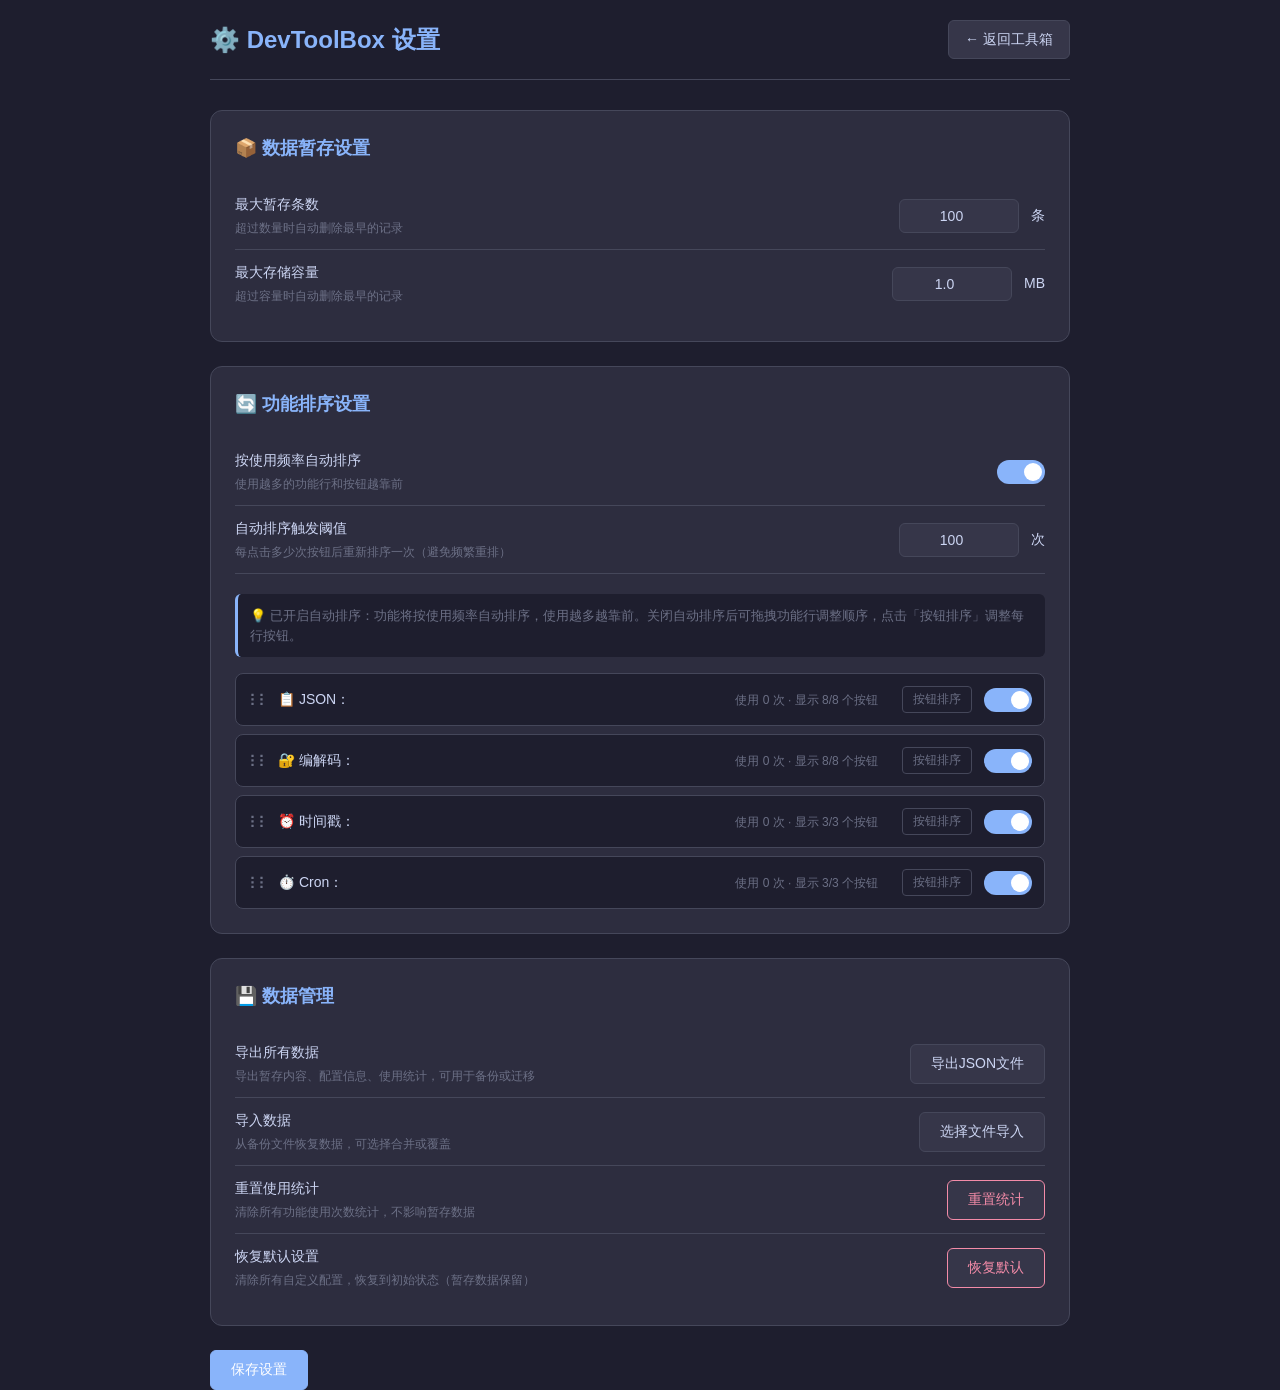
==== settings.html @ 5eb0d03b "first commit" ====
<!DOCTYPE html>
<html lang="zh-CN">
<head>
    <meta charset="UTF-8">
    <meta name="viewport" content="width=device-width, initial-scale=1.0">
    <title>DevToolBox 设置</title>
    <link rel="stylesheet" href="css/style.css">
    <style>
        body {
            overflow: auto;
            padding: 20px;
            max-width: 900px;
            margin: 0 auto;
        }
        .settings-header {
            display: flex;
            align-items: center;
            justify-content: space-between;
            margin-bottom: 30px;
            padding-bottom: 20px;
            border-bottom: 1px solid var(--border);
        }
        .settings-header h1 {
            font-size: 24px;
            color: var(--accent);
        }
        .back-btn {
            padding: 8px 16px;
            border: 1px solid var(--border);
            background: var(--bg-tertiary);
            color: var(--text-primary);
            border-radius: 6px;
            cursor: pointer;
            text-decoration: none;
        }
        .back-btn:hover {
            border-color: var(--accent);
            color: var(--accent);
        }
        .settings-section {
            background: var(--bg-secondary);
            border-radius: 12px;
            padding: 24px;
            margin-bottom: 24px;
            border: 1px solid var(--border);
        }
        .section-title {
            font-size: 18px;
            font-weight: 600;
            margin-bottom: 20px;
            color: var(--accent);
            display: flex;
            align-items: center;
            gap: 8px;
        }
        .setting-row {
            display: flex;
            align-items: center;
            justify-content: space-between;
            padding: 12px 0;
            border-bottom: 1px solid var(--border);
        }
        .setting-row:last-child {
            border-bottom: none;
        }
        .setting-label {
            flex: 1;
        }
        .setting-label h4 {
            font-size: 14px;
            font-weight: 500;
            margin-bottom: 4px;
        }
        .setting-label p {
            font-size: 12px;
            color: var(--text-muted);
        }
        .setting-control {
            display: flex;
            align-items: center;
            gap: 12px;
        }
        .setting-input {
            padding: 8px 12px;
            border: 1px solid var(--border);
            background: var(--bg-tertiary);
            color: var(--text-primary);
            border-radius: 6px;
            font-size: 14px;
            width: 120px;
            text-align: center;
        }
        .setting-input:focus {
            outline: none;
            border-color: var(--accent);
        }
        /* 开关样式 */
        .switch {
            position: relative;
            width: 48px;
            height: 24px;
        }
        .switch input {
            opacity: 0;
            width: 0;
            height: 0;
        }
        .slider {
            position: absolute;
            cursor: pointer;
            top: 0;
            left: 0;
            right: 0;
            bottom: 0;
            background-color: var(--border);
            transition: .3s;
            border-radius: 24px;
        }
        .slider:before {
            position: absolute;
            content: "";
            height: 18px;
            width: 18px;
            left: 3px;
            bottom: 3px;
            background-color: white;
            transition: .3s;
            border-radius: 50%;
        }
        input:checked + .slider {
            background-color: var(--accent);
        }
        input:checked + .slider:before {
            transform: translateX(24px);
        }
        /* 排序列表 */
        .sort-list {
            display: flex;
            flex-direction: column;
            gap: 8px;
        }
        .sort-item {
            display: flex;
            align-items: center;
            gap: 12px;
            padding: 12px;
            background: var(--bg-primary);
            border: 1px solid var(--border);
            border-radius: 8px;
            transition: all 0.2s;
        }
        .sort-item.dragging {
            opacity: 0.5;
            border-style: dashed;
        }
        .sort-item.drag-over {
            border-color: var(--accent);
            border-style: dashed;
            background: var(--bg-tertiary);
        }
        .drag-handle {
            cursor: grab;
            color: var(--text-muted);
            font-size: 18px;
            user-select: none;
        }
        .drag-handle:active {
            cursor: grabbing;
        }
        .sort-item-name {
            flex: 1;
            font-size: 14px;
        }
        .sort-item-count {
            font-size: 12px;
            color: var(--text-muted);
            margin-right: 12px;
        }
        /* 按钮组 */
        .btn-group {
            display: flex;
            gap: 12px;
            margin-top: 20px;
            flex-wrap: wrap;
        }
        .btn {
            padding: 10px 20px;
            border: 1px solid var(--border);
            background: var(--bg-tertiary);
            color: var(--text-primary);
            border-radius: 6px;
            cursor: pointer;
            font-size: 14px;
            transition: all 0.2s;
        }
        .btn:hover {
            border-color: var(--accent);
            color: var(--accent);
        }
        .btn.primary {
            background: var(--accent);
            color: white;
            border-color: var(--accent);
        }
        .btn.primary:hover {
            background: var(--accent-hover);
        }
        .btn.danger {
            border-color: var(--error);
            color: var(--error);
        }
        .btn.danger:hover {
            background: var(--error);
            color: white;
        }
        /* 按钮排序按钮 */
        .btn-sort-buttons {
            padding: 4px 10px;
            font-size: 12px;
            border: 1px solid var(--border);
            background: var(--bg-primary);
            color: var(--text-muted);
            border-radius: 4px;
            cursor: pointer;
            transition: all 0.2s;
        }
        .btn-sort-buttons:hover {
            border-color: var(--accent);
            color: var(--accent);
        }
        /* 弹窗遮罩 */
        .modal-overlay {
            position: fixed;
            top: 0;
            left: 0;
            right: 0;
            bottom: 0;
            background: rgba(0,0,0,0.5);
            display: none;
            align-items: center;
            justify-content: center;
            z-index: 3000;
        }
        .modal-overlay.show {
            display: flex;
        }
        .modal {
            background: var(--bg-secondary);
            border-radius: 12px;
            width: 480px;
            max-width: 90vw;
            max-height: 80vh;
            overflow: hidden;
            display: flex;
            flex-direction: column;
            border: 1px solid var(--border);
            box-shadow: 0 10px 40px rgba(0,0,0,0.3);
        }
        .modal-header {
            padding: 16px 20px;
            border-bottom: 1px solid var(--border);
            display: flex;
            align-items: center;
            justify-content: space-between;
        }
        .modal-header h3 {
            font-size: 16px;
            font-weight: 600;
            margin: 0;
        }
        .modal-close {
            width: 28px;
            height: 28px;
            border: none;
            background: transparent;
            color: var(--text-muted);
            font-size: 20px;
            cursor: pointer;
            border-radius: 4px;
            display: flex;
            align-items: center;
            justify-content: center;
        }
        .modal-close:hover {
            background: var(--bg-tertiary);
            color: var(--text-primary);
        }
        .modal-body {
            padding: 20px;
            overflow-y: auto;
            flex: 1;
        }
        .modal-tip {
            font-size: 12px;
            color: var(--text-muted);
            margin-bottom: 16px;
            padding: 10px;
            background: var(--bg-primary);
            border-radius: 6px;
            border-left: 3px solid var(--accent);
        }
        /* 弹窗内按钮项 */
        .modal .sub-item {
            display: flex;
            align-items: center;
            gap: 8px;
            padding: 10px 12px;
            background: var(--bg-primary);
            border: 1px solid var(--border);
            border-radius: 8px;
            font-size: 14px;
            margin-bottom: 8px;
            transition: all 0.2s;
        }
        .modal .sub-item:hover {
            border-color: var(--accent);
        }
        .modal .sub-item .item-name {
            flex: 1;
            font-weight: 500;
        }
        .modal .sub-item .item-count {
            font-size: 12px;
            color: var(--text-muted);
            margin-right: 8px;
        }
        /* 排序按钮组 */
        .sort-btn-group {
            display: flex;
            gap: 4px;
            margin-right: 8px;
        }
        .sort-btn {
            width: 28px;
            height: 28px;
            border: 1px solid var(--border);
            background: var(--bg-secondary);
            color: var(--text-secondary);
            border-radius: 4px;
            cursor: pointer;
            font-size: 14px;
            display: flex;
            align-items: center;
            justify-content: center;
            padding: 0;
            transition: all 0.15s;
        }
        .sort-btn:hover:not(:disabled) {
            border-color: var(--accent);
            color: var(--accent);
            background: var(--bg-tertiary);
        }
        .sort-btn:disabled {
            opacity: 0.3;
            cursor: not-allowed;
        }
        /* 更明显的开关样式 */
        .modal .switch {
            transform: scale(1);
        }
        .modal .switch input:checked + .slider {
            background-color: var(--accent);
        }
        .modal .switch .slider:before {
            background-color: white;
            box-shadow: 0 1px 3px rgba(0,0,0,0.2);
        }
        .modal-footer {
            padding: 16px 20px;
            border-top: 1px solid var(--border);
            display: flex;
            justify-content: flex-end;
            gap: 12px;
        }
        .toast {
            position: fixed;
            bottom: 30px;
            left: 50%;
            transform: translateX(-50%) translateY(100px);
            padding: 12px 24px;
            background: var(--bg-tertiary);
            color: var(--text-primary);
            border-radius: 8px;
            font-size: 13px;
            box-shadow: 0 4px 20px var(--shadow);
            opacity: 0;
            transition: all 0.3s ease;
            z-index: 2000;
        }
        .toast.show {
            transform: translateX(-50%) translateY(0);
            opacity: 1;
        }
        .toast.success {
            border-left: 4px solid var(--success);
        }
        .toast.error {
            border-left: 4px solid var(--error);
        }
        #import-file {
            display: none;
        }
        .sort-tip {
            font-size: 13px;
            color: var(--text-muted);
            margin-bottom: 16px;
            padding: 12px;
            background: var(--bg-primary);
            border-radius: 6px;
            border-left: 3px solid var(--accent);
        }
    </style>
</head>
<body>
    <div class="settings-header">
        <h1>⚙️ DevToolBox 设置</h1>
        <a href="index.html" class="back-btn">← 返回工具箱</a>
    </div>

    <!-- 暂存设置 -->
    <div class="settings-section">
        <div class="section-title">📦 数据暂存设置</div>
        <div class="setting-row">
            <div class="setting-label">
                <h4>最大暂存条数</h4>
                <p>超过数量时自动删除最早的记录</p>
            </div>
            <div class="setting-control">
                <input type="number" id="max-items" class="setting-input" min="10" max="500" value="100">
                <span>条</span>
            </div>
        </div>
        <div class="setting-row">
            <div class="setting-label">
                <h4>最大存储容量</h4>
                <p>超过容量时自动删除最早的记录</p>
            </div>
            <div class="setting-control">
                <input type="number" id="max-size" class="setting-input" min="0.1" max="10" step="0.1" value="1">
                <span>MB</span>
            </div>
        </div>
    </div>

    <!-- 排序设置 -->
    <div class="settings-section">
        <div class="section-title">🔄 功能排序设置</div>
        <div class="setting-row">
            <div class="setting-label">
                <h4>按使用频率自动排序</h4>
                <p>使用越多的功能行和按钮越靠前</p>
            </div>
            <div class="setting-control">
                <label class="switch">
                    <input type="checkbox" id="auto-sort" checked>
                    <span class="slider"></span>
                </label>
            </div>
        </div>
        <div class="setting-row">
            <div class="setting-label">
                <h4>自动排序触发阈值</h4>
                <p>每点击多少次按钮后重新排序一次（避免频繁重排）</p>
            </div>
            <div class="setting-control">
                <input type="number" id="sort-threshold" class="setting-input" min="10" max="1000" value="100">
                <span>次</span>
            </div>
        </div>
        <div id="sort-config" style="margin-top: 20px;">
            <div class="sort-tip" id="sort-tip">
                💡 关闭「按使用频率自动排序」后，可拖拽调整功能行和按钮的顺序，开关控制是否显示。
            </div>
            <div class="sort-list" id="rows-sort-list">
                <!-- 动态生成 -->
            </div>
        </div>
    </div>

    <!-- 数据管理 -->
    <div class="settings-section">
        <div class="section-title">💾 数据管理</div>
        <div class="setting-row">
            <div class="setting-label">
                <h4>导出所有数据</h4>
                <p>导出暂存内容、配置信息、使用统计，可用于备份或迁移</p>
            </div>
            <div class="setting-control">
                <button class="btn" id="btn-export">导出JSON文件</button>
            </div>
        </div>
        <div class="setting-row">
            <div class="setting-label">
                <h4>导入数据</h4>
                <p>从备份文件恢复数据，可选择合并或覆盖</p>
            </div>
            <div class="setting-control">
                <button class="btn" id="btn-import">选择文件导入</button>
                <input type="file" id="import-file" accept=".json">
            </div>
        </div>
        <div class="setting-row">
            <div class="setting-label">
                <h4>重置使用统计</h4>
                <p>清除所有功能使用次数统计，不影响暂存数据</p>
            </div>
            <div class="setting-control">
                <button class="btn danger" id="btn-reset-stats">重置统计</button>
            </div>
        </div>
        <div class="setting-row">
            <div class="setting-label">
                <h4>恢复默认设置</h4>
                <p>清除所有自定义配置，恢复到初始状态（暂存数据保留）</p>
            </div>
            <div class="setting-control">
                <button class="btn danger" id="btn-reset-all">恢复默认</button>
            </div>
        </div>
    </div>

    <div class="btn-group">
        <button class="btn primary" id="btn-save">保存设置</button>
    </div>

    <div class="toast" id="toast"></div>

    <!-- 按钮排序弹窗 -->
    <div class="modal-overlay" id="button-sort-modal">
        <div class="modal">
            <div class="modal-header">
                <h3 id="modal-title">按钮排序</h3>
                <button class="modal-close" id="modal-close">×</button>
            </div>
            <div class="modal-body">
                <div class="modal-tip">
                    💡 点击 ⏫置顶 ⬆️上移 ⬇️下移 ⏬置底 按钮调整顺序，右侧开关控制按钮是否显示。
                </div>
                <div class="sort-list" id="modal-buttons-list"></div>
            </div>
            <div class="modal-footer">
                <button class="btn" id="modal-cancel">取消</button>
                <button class="btn primary" id="modal-confirm">确定</button>
            </div>
        </div>
    </div>

    <!-- 所有JS都是外部文件，符合CSP要求，零内联脚本 -->
    <script src="js/modules/usage-stats.js"></script>
    <script src="js/modules/storage.js"></script>
    <script src="js/settings.js"></script>
</body>
</html>
---- css/style.css ----
/* 全局变量和主题 */
:root {
    --bg-primary: #1e1e2e;
    --bg-secondary: #2d2d3f;
    --bg-tertiary: #363649;
    --text-primary: #cdd6f4;
    --text-secondary: #a6adc8;
    --text-muted: #6c7086;
    --accent: #89b4fa;
    --accent-hover: #74c7ec;
    --success: #a6e3a1;
    --warning: #f9e2af;
    --error: #f38ba8;
    --border: #45475a;
    --shadow: rgba(0, 0, 0, 0.3);
    --line-number-bg: #252535;
    --line-number-color: #585b70;
}

[data-theme="light"] {
    --bg-primary: #ffffff;
    --bg-secondary: #f5f5f7;
    --bg-tertiary: #e8e8ed;
    --text-primary: #1d1d1f;
    --text-secondary: #424245;
    --text-muted: #86868b;
    --accent: #007aff;
    --accent-hover: #0066cc;
    --success: #34c759;
    --warning: #ff9500;
    --error: #ff3b30;
    --border: #d2d2d7;
    --shadow: rgba(0, 0, 0, 0.1);
    --line-number-bg: #f0f0f5;
    --line-number-color: #86868b;
}

* {
    margin: 0;
    padding: 0;
    box-sizing: border-box;
}

html, body {
    height: 100%;
    width: 100%;
}

body {
    font-family: -apple-system, BlinkMacSystemFont, 'Segoe UI', Roboto, 'Helvetica Neue', Arial, sans-serif;
    background: var(--bg-primary);
    color: var(--text-primary);
    font-size: 14px;
    line-height: 1.5;
    overflow: hidden;
}

.app-container {
    display: flex;
    flex-direction: column;
    height: 100vh;
    width: 100vw;
}

/* 全屏模式样式 */
.full-page-toolbar {
    padding: 12px 20px;
}

/* 顶部工具栏 */
.toolbar {
    display: flex;
    align-items: center;
    justify-content: space-between;
    padding: 12px 16px;
    background: var(--bg-secondary);
    border-bottom: 1px solid var(--border);
    gap: 16px;
}

.logo {
    font-size: 18px;
    font-weight: 600;
    color: var(--accent);
    white-space: nowrap;
}

.toolbar-actions {
    display: flex;
    gap: 8px;
}

.action-btn {
    padding: 8px 16px;
    border: 1px solid var(--border);
    background: var(--bg-tertiary);
    color: var(--text-primary);
    border-radius: 6px;
    cursor: pointer;
    font-size: 13px;
    transition: all 0.2s ease;
}

.action-btn:hover {
    background: var(--accent);
    color: white;
    border-color: var(--accent);
}

/* 功能区 - 多行平铺 */
.function-area {
    background: var(--bg-secondary);
    border-bottom: 1px solid var(--border);
    padding: 12px 20px;
}

.func-row {
    display: flex;
    align-items: center;
    gap: 12px;
    padding: 6px 0;
    flex-wrap: wrap;
}

.func-row + .func-row {
    border-top: 1px dashed var(--border);
    padding-top: 10px;
    margin-top: 4px;
}

.func-label {
    font-weight: 500;
    color: var(--text-secondary);
    min-width: 100px;
    font-size: 13px;
}

.func-btns {
    display: flex;
    gap: 8px;
    flex-wrap: wrap;
}

.func-tip {
    font-size: 12px;
    color: var(--text-muted);
    margin-left: auto;
}

.func-btn {
    padding: 6px 14px;
    border: 1px solid var(--border);
    background: var(--bg-tertiary);
    color: var(--text-primary);
    border-radius: 6px;
    cursor: pointer;
    font-size: 13px;
    transition: all 0.2s ease;
}

.func-btn:hover {
    border-color: var(--accent);
    color: var(--accent);
}

.func-btn.primary {
    background: var(--accent);
    color: white;
    border-color: var(--accent);
}

.func-btn.primary:hover {
    background: var(--accent-hover);
}

.func-btn.danger {
    border-color: var(--error);
    color: var(--error);
}

.func-btn.danger:hover {
    background: var(--error);
    color: white;
}

.func-input {
    padding: 6px 10px;
    border: 1px solid var(--border);
    background: var(--bg-tertiary);
    color: var(--text-primary);
    border-radius: 6px;
    font-size: 12px;
    outline: none;
    min-width: 280px;
    margin-left: 4px;
}

.func-input:focus {
    border-color: var(--accent);
}

/* 主内容区 */
.main-content {
    display: flex;
    flex: 1;
    overflow: hidden;
}

.full-page-main {
    padding: 0;
}

.panel {
    flex: 1;
    display: flex;
    flex-direction: column;
    border-right: 1px solid var(--border);
    min-width: 0;
}

.panel:last-child {
    border-right: none;
}

.panel-header {
    display: flex;
    align-items: center;
    justify-content: space-between;
    padding: 10px 16px;
    background: var(--bg-secondary);
    border-bottom: 1px solid var(--border);
}

.panel-title {
    font-weight: 500;
    font-size: 13px;
}

.panel-actions {
    display: flex;
    align-items: center;
    gap: 10px;
}

.panel-btn {
    padding: 4px 10px;
    border: 1px solid var(--border);
    background: var(--bg-tertiary);
    color: var(--text-secondary);
    border-radius: 4px;
    cursor: pointer;
    font-size: 12px;
    transition: all 0.2s ease;
}

.panel-btn:hover {
    border-color: var(--accent);
    color: var(--accent);
}

.char-count, .status {
    font-size: 12px;
    color: var(--text-muted);
}

.status.success {
    color: var(--success);
}

.status.error {
    color: var(--error);
}

/* 带行号的代码区域 */
.code-area-wrapper {
    flex: 1;
    display: flex;
    overflow: hidden;
    position: relative;
}

.line-numbers {
    background: var(--line-number-bg);
    color: var(--line-number-color);
    padding: 16px 8px 16px 12px;
    text-align: right;
    font-family: 'SF Mono', Monaco, 'Cascadia Code', 'Roboto Mono', Consolas, 'Courier New', monospace;
    font-size: 13px;
    line-height: 1.6;
    user-select: none;
    overflow: hidden;
    min-width: 50px;
    white-space: pre;
}

.code-area {
    flex: 1;
    width: 100%;
    padding: 16px;
    border: none;
    background: var(--bg-primary);
    color: var(--text-primary);
    font-family: 'SF Mono', Monaco, 'Cascadia Code', 'Roboto Mono', Consolas, 'Courier New', monospace;
    font-size: 13px;
    line-height: 1.6;
    resize: none;
    outline: none;
    tab-size: 2;
    overflow: auto;
}

.code-area-with-lines {
    padding-left: 8px;
}

.output-pre {
    margin: 0;
    padding: 16px;
    white-space: pre-wrap;
    word-wrap: break-word;
}

#output-code {
    display: block;
    font-family: 'SF Mono', Monaco, 'Cascadia Code', 'Roboto Mono', Consolas, 'Courier New', monospace;
    font-size: 13px;
    line-height: 1.6;
}

/* JSON 语法高亮 */
.json-key { color: #89b4fa; }
.json-string { color: #a6e3a1; }
.json-number { color: #fab387; }
.json-boolean { color: #f38ba8; }
.json-null { color: #cba6f7; }
.json-bracket { color: var(--text-secondary); }

[data-theme="light"] .json-key { color: #0066cc; }
[data-theme="light"] .json-string { color: #248a37; }
[data-theme="light"] .json-number { color: #e67700; }
[data-theme="light"] .json-boolean { color: #d70015; }
[data-theme="light"] .json-null { color: #8e44ad; }

/* 数据暂存抽屉 */
.storage-drawer {
    position: fixed;
    top: 0;
    right: -400px;
    width: 400px;
    height: 100vh;
    background: var(--bg-secondary);
    border-left: 1px solid var(--border);
    z-index: 1000;
    transition: right 0.3s ease;
    display: flex;
    flex-direction: column;
    box-shadow: -4px 0 12px var(--shadow);
}

.storage-drawer.open {
    right: 0;
}

.drawer-overlay {
    position: fixed;
    top: 0;
    left: 0;
    right: 0;
    bottom: 0;
    background: rgba(0, 0, 0, 0.5);
    z-index: 999;
    opacity: 0;
    pointer-events: none;
    transition: opacity 0.3s ease;
}

.drawer-overlay.open {
    opacity: 1;
    pointer-events: auto;
}

.storage-drawer-header {
    display: flex;
    justify-content: space-between;
    align-items: center;
    padding: 16px 20px;
    border-bottom: 1px solid var(--border);
}

.storage-drawer-header h3 {
    font-size: 16px;
    font-weight: 600;
}

.close-btn {
    width: 28px;
    height: 28px;
    border: none;
    background: var(--bg-tertiary);
    color: var(--text-secondary);
    border-radius: 50%;
    font-size: 20px;
    cursor: pointer;
    display: flex;
    align-items: center;
    justify-content: center;
    line-height: 1;
}

.close-btn:hover {
    background: var(--error);
    color: white;
}

.storage-drawer-actions {
    display: flex;
    gap: 8px;
    padding: 12px 20px;
    border-bottom: 1px solid var(--border);
}

.storage-drawer-actions .func-btn {
    flex: 1;
}

.storage-header {
    display: flex;
    gap: 12px;
    padding: 12px 20px;
    background: var(--bg-secondary);
    border-bottom: 1px solid var(--border);
    align-items: center;
}

#storage-search {
    flex: 1;
    padding: 8px 12px;
    border: 1px solid var(--border);
    background: var(--bg-tertiary);
    color: var(--text-primary);
    border-radius: 6px;
    font-size: 13px;
    outline: none;
}

#storage-search:focus {
    border-color: var(--accent);
}

.storage-count {
    font-size: 12px;
    color: var(--text-muted);
    white-space: nowrap;
}

.storage-list {
    flex: 1;
    overflow-y: auto;
    padding: 12px;
}

.storage-item {
    padding: 12px;
    background: var(--bg-primary);
    border: 1px solid var(--border);
    border-radius: 8px;
    margin-bottom: 8px;
    cursor: pointer;
    transition: all 0.2s ease;
}

.storage-item:hover {
    border-color: var(--accent);
}

.storage-item-header {
    display: flex;
    justify-content: space-between;
    align-items: start;
    margin-bottom: 6px;
}

.storage-item-summary {
    font-weight: 500;
    font-size: 13px;
    color: var(--text-primary);
    flex: 1;
    margin-right: 8px;
    overflow: hidden;
    text-overflow: ellipsis;
    white-space: nowrap;
}

.storage-item-time {
    font-size: 11px;
    color: var(--text-muted);
    white-space: nowrap;
}

.storage-item-preview {
    font-size: 12px;
    color: var(--text-secondary);
    overflow: hidden;
    text-overflow: ellipsis;
    white-space: nowrap;
    margin-bottom: 8px;
}

.storage-item-actions {
    display: flex;
    gap: 6px;
}

.storage-item-actions button {
    padding: 4px 8px;
    font-size: 11px;
    border: 1px solid var(--border);
    background: var(--bg-tertiary);
    color: var(--text-secondary);
    border-radius: 4px;
    cursor: pointer;
}

.storage-item-actions button:hover {
    border-color: var(--accent);
    color: var(--accent);
}

.storage-item-actions button.delete:hover {
    border-color: var(--error);
    color: var(--error);
}

/* Toast 提示 */
.toast {
    position: fixed;
    bottom: 30px;
    left: 50%;
    transform: translateX(-50%) translateY(100px);
    padding: 12px 24px;
    background: var(--bg-tertiary);
    color: var(--text-primary);
    border-radius: 8px;
    font-size: 13px;
    box-shadow: 0 4px 20px var(--shadow);
    opacity: 0;
    transition: all 0.3s ease;
    z-index: 2000;
    pointer-events: none;
}

.toast.show {
    transform: translateX(-50%) translateY(0);
    opacity: 1;
}

.toast.success {
    border-left: 4px solid var(--success);
}

.toast.error {
    border-left: 4px solid var(--error);
}

/* 滚动条样式 */
::-webkit-scrollbar {
    width: 8px;
    height: 8px;
}

::-webkit-scrollbar-track {
    background: transparent;
}

::-webkit-scrollbar-thumb {
    background: var(--border);
    border-radius: 4px;
}

::-webkit-scrollbar-thumb:hover {
    background: var(--text-muted);
}

/* Cron结果样式 */
.cron-result {
    padding: 12px 0;
}

.cron-result-item {
    padding: 8px 12px;
    background: var(--bg-secondary);
    border-radius: 4px;
    margin-bottom: 6px;
    font-family: 'SF Mono', Monaco, monospace;
    font-size: 13px;
    cursor: pointer;
}

.cron-result-item:hover {
    background: var(--bg-tertiary);
}

.cron-next-label {
    color: var(--accent);
    font-weight: 500;
    margin-bottom: 8px;
}

/* 时间戳结果样式 */
.timestamp-result {
    padding: 8px 0;
}

.timestamp-row {
    display: flex;
    justify-content: space-between;
    padding: 8px 0;
    border-bottom: 1px solid var(--border);
}

.timestamp-row:last-child {
    border-bottom: none;
}

.timestamp-label {
    color: var(--text-secondary);
}

.timestamp-value {
    font-family: 'SF Mono', Monaco, monospace;
    color: var(--accent);
    cursor: pointer;
}

.timestamp-value:hover {
    text-decoration: underline;
}

/* 空状态 */
.empty-state {
    text-align: center;
    padding: 60px 20px;
    color: var(--text-muted);
}

.empty-state-icon {
    font-size: 48px;
    margin-bottom: 16px;
    opacity: 0.5;
}

/* 重命名弹窗 */
.rename-modal {
    position: fixed;
    top: 0;
    left: 0;
    right: 0;
    bottom: 0;
    background: rgba(0, 0, 0, 0.5);
    z-index: 1500;
    display: flex;
    align-items: center;
    justify-content: center;
}
.rename-modal-content {
    background: var(--bg-secondary);
    padding: 24px;
    border-radius: 12px;
    width: 400px;
    border: 1px solid var(--border);
}
.rename-modal-content h4 {
    margin: 0;
    font-size: 16px;
}

/* 响应式 */
@media (max-width: 1200px) {
    .func-tip {
        display: none;
    }
}

@media (max-width: 900px) {
    .main-content {
        flex-direction: column;
    }
    .panel {
        border-right: none;
        border-bottom: 1px solid var(--border);
    }
    .storage-drawer {
        width: 100%;
        right: -100%;
    }
}
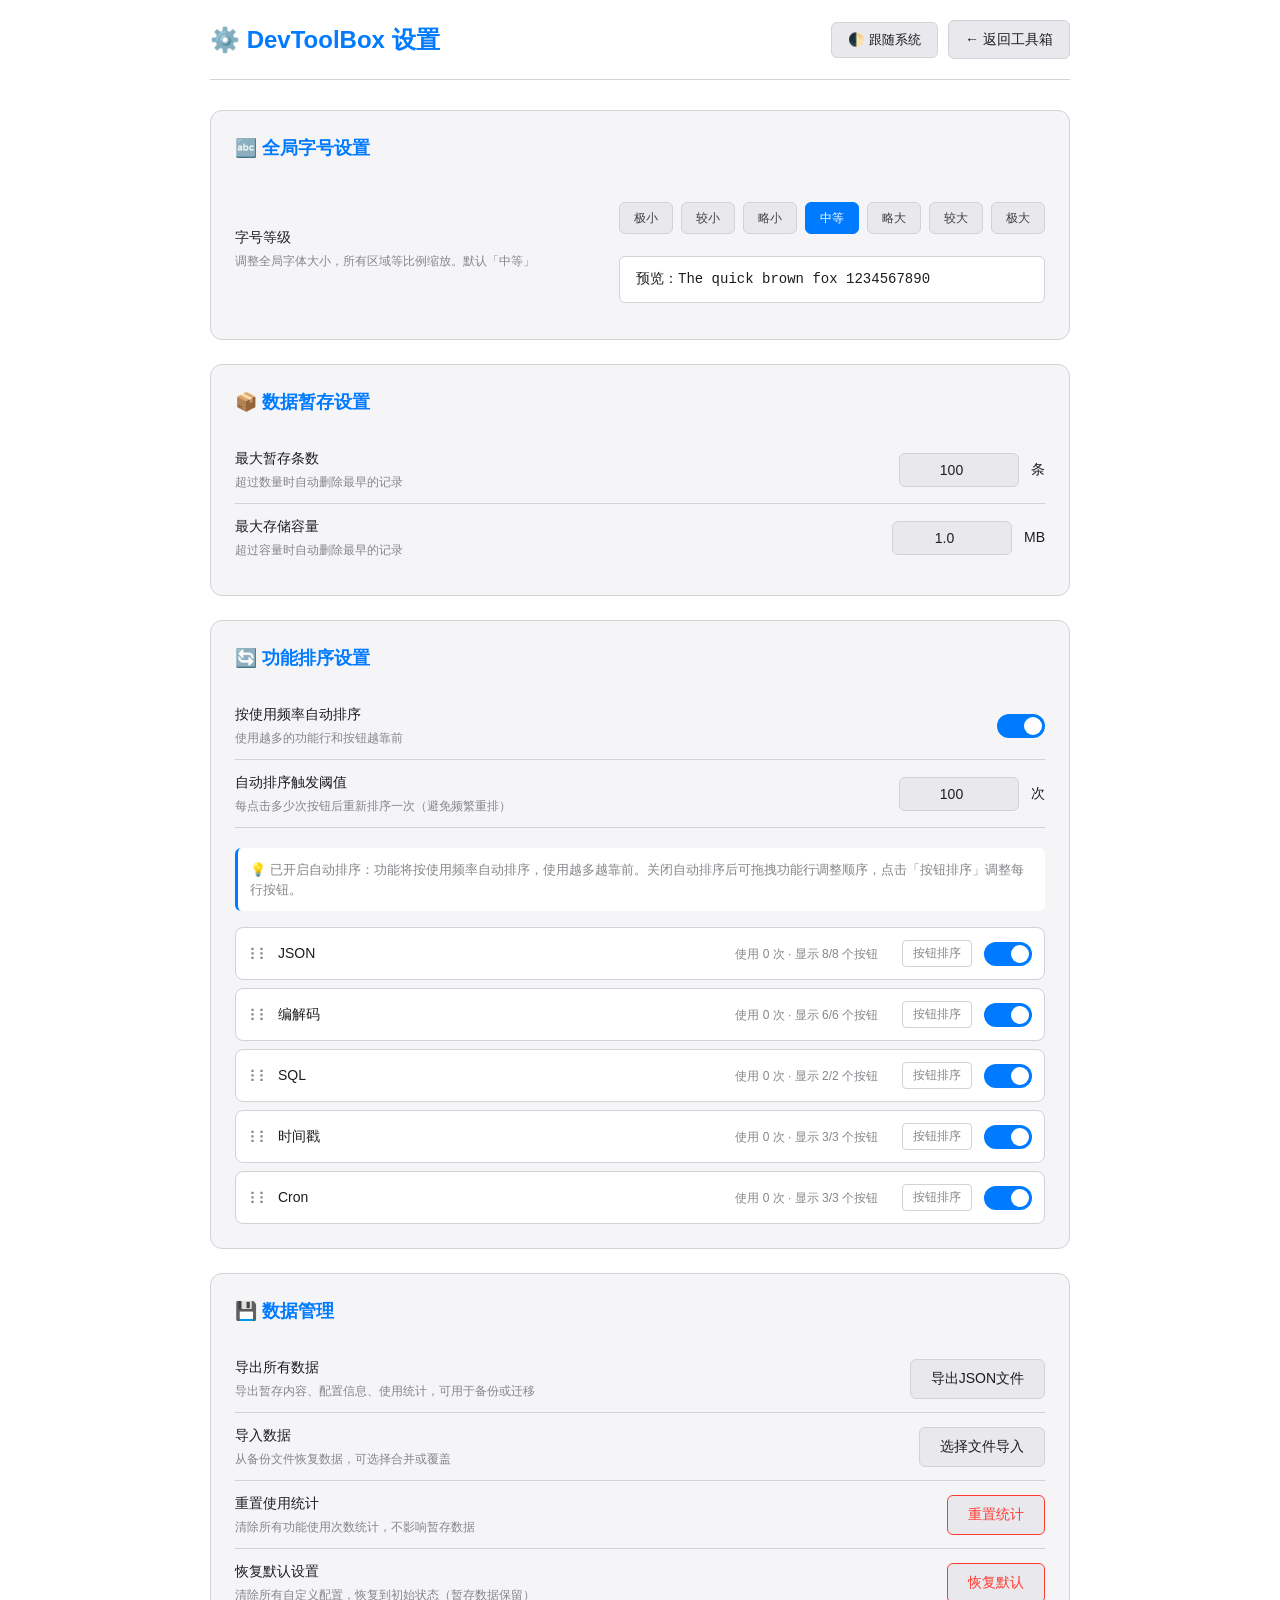
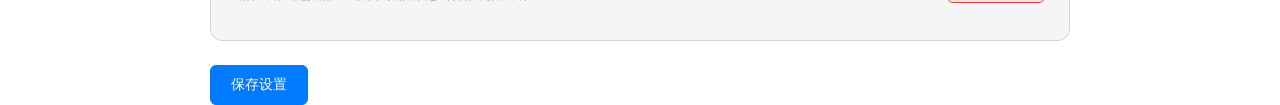
==== commit 3aac4fbb: "SQL+布局" ====
--- a/settings.html
+++ b/settings.html
@@ -21,7 +21,7 @@
             border-bottom: 1px solid var(--border);
         }
         .settings-header h1 {
-            font-size: 24px;
+            font-size: var(--fs-5xl);
             color: var(--accent);
         }
         .back-btn {
@@ -45,7 +45,7 @@
             border: 1px solid var(--border);
         }
         .section-title {
-            font-size: 18px;
+            font-size: var(--fs-4xl);
             font-weight: 600;
             margin-bottom: 20px;
             color: var(--accent);
@@ -67,12 +67,12 @@
             flex: 1;
         }
         .setting-label h4 {
-            font-size: 14px;
+            font-size: var(--fs-xl);
             font-weight: 500;
             margin-bottom: 4px;
         }
         .setting-label p {
-            font-size: 12px;
+            font-size: var(--fs-md);
             color: var(--text-muted);
         }
         .setting-control {
@@ -86,7 +86,7 @@
             background: var(--bg-tertiary);
             color: var(--text-primary);
             border-radius: 6px;
-            font-size: 14px;
+            font-size: var(--fs-xl);
             width: 120px;
             text-align: center;
         }
@@ -161,7 +161,7 @@
         .drag-handle {
             cursor: grab;
             color: var(--text-muted);
-            font-size: 18px;
+            font-size: var(--fs-4xl);
             user-select: none;
         }
         .drag-handle:active {
@@ -169,10 +169,10 @@
         }
         .sort-item-name {
             flex: 1;
-            font-size: 14px;
+            font-size: var(--fs-xl);
         }
         .sort-item-count {
-            font-size: 12px;
+            font-size: var(--fs-md);
             color: var(--text-muted);
             margin-right: 12px;
         }
@@ -190,7 +190,7 @@
             color: var(--text-primary);
             border-radius: 6px;
             cursor: pointer;
-            font-size: 14px;
+            font-size: var(--fs-xl);
             transition: all 0.2s;
         }
         .btn:hover {
@@ -216,7 +216,7 @@
         /* 按钮排序按钮 */
         .btn-sort-buttons {
             padding: 4px 10px;
-            font-size: 12px;
+            font-size: var(--fs-md);
             border: 1px solid var(--border);
             background: var(--bg-primary);
             color: var(--text-muted);
@@ -264,7 +264,7 @@
             justify-content: space-between;
         }
         .modal-header h3 {
-            font-size: 16px;
+            font-size: var(--fs-3xl);
             font-weight: 600;
             margin: 0;
         }
@@ -274,7 +274,7 @@
             border: none;
             background: transparent;
             color: var(--text-muted);
-            font-size: 20px;
+            font-size: calc(20px * var(--font-scale));
             cursor: pointer;
             border-radius: 4px;
             display: flex;
@@ -291,7 +291,7 @@
             flex: 1;
         }
         .modal-tip {
-            font-size: 12px;
+            font-size: var(--fs-md);
             color: var(--text-muted);
             margin-bottom: 16px;
             padding: 10px;
@@ -308,7 +308,7 @@
             background: var(--bg-primary);
             border: 1px solid var(--border);
             border-radius: 8px;
-            font-size: 14px;
+            font-size: var(--fs-xl);
             margin-bottom: 8px;
             transition: all 0.2s;
         }
@@ -320,7 +320,7 @@
             font-weight: 500;
         }
         .modal .sub-item .item-count {
-            font-size: 12px;
+            font-size: var(--fs-md);
             color: var(--text-muted);
             margin-right: 8px;
         }
@@ -338,7 +338,7 @@
             color: var(--text-secondary);
             border-radius: 4px;
             cursor: pointer;
-            font-size: 14px;
+            font-size: var(--fs-xl);
             display: flex;
             align-items: center;
             justify-content: center;
@@ -381,7 +381,7 @@
             background: var(--bg-tertiary);
             color: var(--text-primary);
             border-radius: 8px;
-            font-size: 13px;
+            font-size: var(--fs-lg);
             box-shadow: 0 4px 20px var(--shadow);
             opacity: 0;
             transition: all 0.3s ease;
@@ -401,7 +401,7 @@
             display: none;
         }
         .sort-tip {
-            font-size: 13px;
+            font-size: var(--fs-lg);
             color: var(--text-muted);
             margin-bottom: 16px;
             padding: 12px;
@@ -414,7 +414,56 @@
 <body>
     <div class="settings-header">
         <h1>⚙️ DevToolBox 设置</h1>
-        <a href="index.html" class="back-btn">← 返回工具箱</a>
+        <div style="display: flex; gap: 10px; align-items: center;">
+            <button id="theme-toggle" class="back-btn" title="切换主题">🌓 主题</button>
+            <a href="index.html" class="back-btn">← 返回工具箱</a>
+        </div>
+    </div>
+
+    <!-- 全局字号设置 -->
+    <div class="settings-section">
+        <div class="section-title">🔤 全局字号设置</div>
+        <div class="setting-row">
+            <div class="setting-label">
+                <h4>字号等级</h4>
+                <p>调整全局字体大小，所有区域等比例缩放。默认「中等」</p>
+            </div>
+            <div class="setting-control" style="flex-direction: column; align-items: stretch; gap: 10px;">
+                <div class="font-scale-options" id="font-scale-options">
+                    <div class="font-scale-option">
+                        <input type="radio" name="font-scale" id="fs-0" value="0.8">
+                        <label for="fs-0">极小</label>
+                    </div>
+                    <div class="font-scale-option">
+                        <input type="radio" name="font-scale" id="fs-1" value="0.9">
+                        <label for="fs-1">较小</label>
+                    </div>
+                    <div class="font-scale-option">
+                        <input type="radio" name="font-scale" id="fs-2" value="0.95">
+                        <label for="fs-2">略小</label>
+                    </div>
+                    <div class="font-scale-option">
+                        <input type="radio" name="font-scale" id="fs-3" value="1" checked>
+                        <label for="fs-3">中等</label>
+                    </div>
+                    <div class="font-scale-option">
+                        <input type="radio" name="font-scale" id="fs-4" value="1.1">
+                        <label for="fs-4">略大</label>
+                    </div>
+                    <div class="font-scale-option">
+                        <input type="radio" name="font-scale" id="fs-5" value="1.2">
+                        <label for="fs-5">较大</label>
+                    </div>
+                    <div class="font-scale-option">
+                        <input type="radio" name="font-scale" id="fs-6" value="1.35">
+                        <label for="fs-6">极大</label>
+                    </div>
+                </div>
+                <div class="font-scale-preview" id="font-scale-preview">
+                    预览：The quick brown fox 1234567890
+                </div>
+            </div>
+        </div>
     </div>
 
     <!-- 暂存设置 -->
--- a/css/style.css
+++ b/css/style.css
@@ -1,40 +1,102 @@
-/* 全局变量和主题 */
+/* ==========================================
+   DevToolBox - Style System v2.1
+   Unified design tokens + compact layout
+   + Global font scale system
+   + Google-color top-4 button borders
+   ========================================== */
+
+/* --- 1. Design Tokens --- */
 :root {
+    /* Colors - Dark theme (default) */
     --bg-primary: #1e1e2e;
     --bg-secondary: #2d2d3f;
     --bg-tertiary: #363649;
+    --bg-elevated: #313244;
     --text-primary: #cdd6f4;
     --text-secondary: #a6adc8;
     --text-muted: #6c7086;
     --accent: #89b4fa;
     --accent-hover: #74c7ec;
+    --accent-soft: rgba(137, 180, 250, 0.12);
     --success: #a6e3a1;
     --warning: #f9e2af;
     --error: #f38ba8;
     --border: #45475a;
+    --border-light: #3b3d52;
     --shadow: rgba(0, 0, 0, 0.3);
     --line-number-bg: #252535;
     --line-number-color: #585b70;
+
+    /* Google logo colors for top-4 buttons */
+    --google-red: #ea4335;
+    --google-blue: #4285f4;
+    --google-yellow: #fbbc04;
+    --google-green: #34a853;
+
+    /* Spacing scale */
+    --space-xs: 4px;
+    --space-sm: 8px;
+    --space-md: 12px;
+    --space-lg: 16px;
+    --space-xl: 24px;
+
+    /* Radius scale */
+    --radius-sm: 4px;
+    --radius-md: 6px;
+    --radius-lg: 8px;
+    --radius-xl: 12px;
+
+    /* Shadow scale */
+    --shadow-sm: 0 1px 2px rgba(0, 0, 0, 0.08);
+    --shadow-md: 0 2px 8px rgba(0, 0, 0, 0.12);
+    --shadow-lg: 0 4px 20px rgba(0, 0, 0, 0.16);
+
+    /* Transitions */
+    --t-fast: 0.15s ease;
+    --t-normal: 0.2s ease;
+    --t-slow: 0.3s ease;
+
+    /* Global font scale (1.0 = medium default) */
+    --font-scale: 1;
+
+    /* Font size scale (all derive from --font-scale) */
+    --fs-xs:  calc(10px * var(--font-scale));
+    --fs-sm:  calc(11px * var(--font-scale));
+    --fs-md:  calc(12px * var(--font-scale));
+    --fs-lg:  calc(13px * var(--font-scale));
+    --fs-xl:  calc(14px * var(--font-scale));
+    --fs-2xl: calc(15px * var(--font-scale));
+    --fs-3xl: calc(16px * var(--font-scale));
+    --fs-4xl: calc(18px * var(--font-scale));
+    --fs-5xl: calc(24px * var(--font-scale));
 }
 
 [data-theme="light"] {
     --bg-primary: #ffffff;
     --bg-secondary: #f5f5f7;
     --bg-tertiary: #e8e8ed;
+    --bg-elevated: #ffffff;
     --text-primary: #1d1d1f;
     --text-secondary: #424245;
     --text-muted: #86868b;
     --accent: #007aff;
     --accent-hover: #0066cc;
+    --accent-soft: rgba(0, 122, 255, 0.08);
     --success: #34c759;
     --warning: #ff9500;
     --error: #ff3b30;
     --border: #d2d2d7;
+    --border-light: #e2e2e7;
     --shadow: rgba(0, 0, 0, 0.1);
     --line-number-bg: #f0f0f5;
     --line-number-color: #86868b;
-}
-
+
+    --shadow-sm: 0 1px 2px rgba(0, 0, 0, 0.04);
+    --shadow-md: 0 2px 8px rgba(0, 0, 0, 0.06);
+    --shadow-lg: 0 4px 20px rgba(0, 0, 0, 0.08);
+}
+
+/* --- 2. Reset & Base --- */
 * {
     margin: 0;
     padding: 0;
@@ -50,11 +112,12 @@
     font-family: -apple-system, BlinkMacSystemFont, 'Segoe UI', Roboto, 'Helvetica Neue', Arial, sans-serif;
     background: var(--bg-primary);
     color: var(--text-primary);
-    font-size: 14px;
+    font-size: var(--fs-xl);
     line-height: 1.5;
     overflow: hidden;
 }
 
+/* --- 3. App Layout --- */
 .app-container {
     display: flex;
     flex-direction: column;
@@ -62,24 +125,20 @@
     width: 100vw;
 }
 
-/* 全屏模式样式 */
-.full-page-toolbar {
-    padding: 12px 20px;
-}
-
-/* 顶部工具栏 */
+/* --- 4. Toolbar --- */
 .toolbar {
     display: flex;
     align-items: center;
     justify-content: space-between;
-    padding: 12px 16px;
+    padding: var(--space-sm) var(--space-lg);
     background: var(--bg-secondary);
     border-bottom: 1px solid var(--border);
-    gap: 16px;
+    gap: var(--space-md);
+    flex-shrink: 0;
 }
 
 .logo {
-    font-size: 18px;
+    font-size: var(--fs-2xl);
     font-weight: 600;
     color: var(--accent);
     white-space: nowrap;
@@ -87,179 +146,245 @@
 
 .toolbar-actions {
     display: flex;
-    gap: 8px;
+    gap: var(--space-sm);
 }
 
 .action-btn {
-    padding: 8px 16px;
+    padding: 6px 14px;
     border: 1px solid var(--border);
     background: var(--bg-tertiary);
     color: var(--text-primary);
-    border-radius: 6px;
+    border-radius: var(--radius-md);
     cursor: pointer;
-    font-size: 13px;
-    transition: all 0.2s ease;
+    font-size: var(--fs-md);
+    transition: all var(--t-normal);
+    text-decoration: none;
+    display: inline-flex;
+    align-items: center;
 }
 
 .action-btn:hover {
     background: var(--accent);
     color: white;
     border-color: var(--accent);
-}
-
-/* 功能区 - 多行平铺 */
+    box-shadow: var(--shadow-sm);
+}
+
+/* --- 5. Function Area (卡片式布局) --- */
 .function-area {
+    display: flex;
+    flex-wrap: wrap;
+    gap: 10px;
+    padding: var(--space-sm) var(--space-lg);
     background: var(--bg-secondary);
     border-bottom: 1px solid var(--border);
-    padding: 12px 20px;
-}
-
-.func-row {
-    display: flex;
+    flex-shrink: 0;
+}
+
+.func-block {
+    flex: 0 1 auto;
+    min-width: 0;
+    max-width: 480px;
+    display: flex;
+    align-items: stretch;
+    border: 1.5px solid var(--google-blue);
+    border-radius: 10px;
+    background: var(--bg-primary);
+    overflow: hidden;
+    transition: box-shadow var(--t-normal), transform var(--t-normal);
+}
+
+.func-block:hover {
+    box-shadow: 0 2px 12px rgba(66, 133, 244, 0.15);
+    transform: translateY(-1px);
+}
+
+.func-block-info {
+    flex: 0 0 auto;
+    display: flex;
+    flex-direction: column;
     align-items: center;
-    gap: 12px;
-    padding: 6px 0;
-    flex-wrap: wrap;
-}
-
-.func-row + .func-row {
-    border-top: 1px dashed var(--border);
-    padding-top: 10px;
-    margin-top: 4px;
-}
-
-.func-label {
-    font-weight: 500;
-    color: var(--text-secondary);
-    min-width: 100px;
-    font-size: 13px;
-}
-
-.func-btns {
-    display: flex;
-    gap: 8px;
-    flex-wrap: wrap;
-}
-
-.func-tip {
-    font-size: 12px;
+    justify-content: center;
+    gap: 2px;
+    padding: 8px 12px;
+    min-width: 70px;
+    background: var(--bg-secondary);
+    border-right: 1px solid var(--border);
+}
+
+.func-block-logo {
+    font-size: 22px;
+    line-height: 1;
+}
+
+.func-block-desc {
+    font-size: var(--fs-xs);
     color: var(--text-muted);
-    margin-left: auto;
-}
-
-.func-btn {
-    padding: 6px 14px;
-    border: 1px solid var(--border);
-    background: var(--bg-tertiary);
+    font-weight: 600;
+    white-space: nowrap;
+    letter-spacing: 0.3px;
+}
+
+.func-block-btns {
+    flex: 0 1 auto;
+    display: grid;
+    grid-template-columns: repeat(var(--btn-cols, 2), minmax(0, 1fr));
+    gap: 6px;
+    padding: 8px 10px;
+    min-width: 0;
+    align-content: start;
+    justify-content: start;
+}
+
+.func-block-btns .func-btn {
+    min-width: 0;
+    max-width: 100%;
+    overflow: hidden;
+    text-overflow: ellipsis;
+    white-space: nowrap;
+}
+
+/* 1 列布局：按钮按内容自然宽度左对齐，避免单按钮过宽 */
+.func-block-btns[style*="--btn-cols: 1"] .func-btn {
+    width: auto;
+    max-width: 220px;
+    justify-self: start;
+}
+
+.func-block-btns .func-input,
+.func-block-btns .func-input-full {
+    grid-column: 1 / -1;
+    margin: 0;
+    width: 100%;
+}
+
+.func-input {
+    padding: 3px var(--space-sm);
+    border: 1px solid var(--border);
+    background: var(--bg-primary);
     color: var(--text-primary);
-    border-radius: 6px;
-    cursor: pointer;
-    font-size: 13px;
-    transition: all 0.2s ease;
-}
-
-.func-btn:hover {
-    border-color: var(--accent);
-    color: var(--accent);
-}
-
-.func-btn.primary {
-    background: var(--accent);
-    color: white;
-    border-color: var(--accent);
-}
-
-.func-btn.primary:hover {
-    background: var(--accent-hover);
-}
-
-.func-btn.danger {
-    border-color: var(--error);
-    color: var(--error);
-}
-
-.func-btn.danger:hover {
-    background: var(--error);
-    color: white;
-}
-
-.func-input {
-    padding: 6px 10px;
-    border: 1px solid var(--border);
-    background: var(--bg-tertiary);
-    color: var(--text-primary);
-    border-radius: 6px;
-    font-size: 12px;
+    border-radius: var(--radius-sm);
+    font-size: var(--fs-sm);
     outline: none;
-    min-width: 280px;
-    margin-left: 4px;
 }
 
 .func-input:focus {
     border-color: var(--accent);
-}
-
-/* 主内容区 */
+    box-shadow: 0 0 0 2px var(--accent-soft);
+}
+
+.func-input::placeholder {
+    color: var(--text-muted);
+}
+
+/* --- 6. Main Content & Splitter --- */
 .main-content {
     display: flex;
     flex: 1;
     overflow: hidden;
+    min-height: 0;
 }
 
 .full-page-main {
     padding: 0;
 }
 
+.splitter {
+    width: 5px;
+    background: var(--border);
+    cursor: col-resize;
+    flex-shrink: 0;
+    position: relative;
+    transition: background var(--t-normal);
+    z-index: 5;
+}
+
+.splitter::after {
+    content: '';
+    position: absolute;
+    top: 50%;
+    left: 50%;
+    transform: translate(-50%, -50%);
+    width: 3px;
+    height: 32px;
+    background: var(--text-muted);
+    border-radius: var(--radius-sm);
+    opacity: 0.4;
+    transition: all var(--t-normal);
+}
+
+.splitter:hover {
+    background: var(--accent);
+}
+
+.splitter:hover::after {
+    opacity: 1;
+    background: white;
+}
+
+.splitter.dragging {
+    background: var(--accent);
+}
+
+.splitter.dragging::after {
+    opacity: 1;
+    background: white;
+    height: 48px;
+}
+
+/* --- 7. Panels --- */
 .panel {
     flex: 1;
     display: flex;
     flex-direction: column;
-    border-right: 1px solid var(--border);
     min-width: 0;
-}
-
-.panel:last-child {
-    border-right: none;
+    overflow: hidden;
 }
 
 .panel-header {
     display: flex;
     align-items: center;
     justify-content: space-between;
-    padding: 10px 16px;
+    padding: var(--space-sm) var(--space-md);
     background: var(--bg-secondary);
     border-bottom: 1px solid var(--border);
+    flex-shrink: 0;
 }
 
 .panel-title {
     font-weight: 500;
-    font-size: 13px;
+    font-size: var(--fs-lg);
 }
 
 .panel-actions {
     display: flex;
     align-items: center;
-    gap: 10px;
+    gap: var(--space-sm);
 }
 
 .panel-btn {
-    padding: 4px 10px;
+    padding: 3px var(--space-sm);
     border: 1px solid var(--border);
     background: var(--bg-tertiary);
     color: var(--text-secondary);
-    border-radius: 4px;
+    border-radius: var(--radius-sm);
     cursor: pointer;
-    font-size: 12px;
-    transition: all 0.2s ease;
+    font-size: var(--fs-sm);
+    transition: all var(--t-normal);
 }
 
 .panel-btn:hover {
     border-color: var(--accent);
     color: var(--accent);
+    background: var(--accent-soft);
+}
+
+.panel-btn:active {
+    transform: scale(0.96);
 }
 
 .char-count, .status {
-    font-size: 12px;
+    font-size: var(--fs-sm);
     color: var(--text-muted);
 }
 
@@ -271,37 +396,39 @@
     color: var(--error);
 }
 
-/* 带行号的代码区域 */
+/* --- 8. Code Areas & Line Numbers --- */
 .code-area-wrapper {
     flex: 1;
     display: flex;
     overflow: hidden;
     position: relative;
+    min-height: 0;
 }
 
 .line-numbers {
     background: var(--line-number-bg);
     color: var(--line-number-color);
-    padding: 16px 8px 16px 12px;
+    padding: var(--space-lg) var(--space-sm) var(--space-lg) var(--space-md);
     text-align: right;
     font-family: 'SF Mono', Monaco, 'Cascadia Code', 'Roboto Mono', Consolas, 'Courier New', monospace;
-    font-size: 13px;
+    font-size: var(--fs-lg);
     line-height: 1.6;
     user-select: none;
     overflow: hidden;
-    min-width: 50px;
+    min-width: 46px;
     white-space: pre;
+    flex-shrink: 0;
 }
 
 .code-area {
     flex: 1;
     width: 100%;
-    padding: 16px;
+    padding: var(--space-lg);
     border: none;
     background: var(--bg-primary);
     color: var(--text-primary);
     font-family: 'SF Mono', Monaco, 'Cascadia Code', 'Roboto Mono', Consolas, 'Courier New', monospace;
-    font-size: 13px;
+    font-size: var(--fs-lg);
     line-height: 1.6;
     resize: none;
     outline: none;
@@ -310,24 +437,155 @@
 }
 
 .code-area-with-lines {
-    padding-left: 8px;
+    padding-left: var(--space-sm);
 }
 
 .output-pre {
     margin: 0;
-    padding: 16px;
-    white-space: pre-wrap;
-    word-wrap: break-word;
+    padding: var(--space-lg) var(--space-lg) var(--space-lg) var(--space-sm);
+    white-space: pre;
+    overflow: auto;
 }
 
 #output-code {
     display: block;
     font-family: 'SF Mono', Monaco, 'Cascadia Code', 'Roboto Mono', Consolas, 'Courier New', monospace;
-    font-size: 13px;
+    font-size: var(--fs-lg);
     line-height: 1.6;
-}
-
-/* JSON 语法高亮 */
+    white-space: pre;
+}
+
+/* --- 9. Buttons --- */
+.func-btn {
+    padding: 3px 10px;
+    border: 1px solid var(--border);
+    background: var(--bg-tertiary);
+    color: var(--text-primary);
+    border-radius: var(--radius-sm);
+    cursor: pointer;
+    font-size: var(--fs-md);
+    transition: all var(--t-normal);
+    white-space: nowrap;
+    position: relative;
+}
+
+.func-btn:hover {
+    border-color: var(--accent);
+    color: var(--accent);
+    background: var(--accent-soft);
+}
+
+.func-btn:active {
+    transform: scale(0.95);
+}
+
+/* Top-4 frequent buttons: Google logo color borders */
+.func-btn.top-1 {
+    border: 2px solid var(--google-red);
+    padding: 2px 9px;
+}
+.func-btn.top-1:hover {
+    border-color: var(--google-red);
+    color: var(--google-red);
+    background: rgba(234, 67, 53, 0.12);
+}
+
+.func-btn.top-2 {
+    border: 2px solid var(--google-blue);
+    padding: 2px 9px;
+}
+.func-btn.top-2:hover {
+    border-color: var(--google-blue);
+    color: var(--google-blue);
+    background: rgba(66, 133, 244, 0.12);
+}
+
+.func-btn.top-3 {
+    border: 2px solid var(--google-yellow);
+    padding: 2px 9px;
+}
+.func-btn.top-3:hover {
+    border-color: var(--google-yellow);
+    color: var(--google-yellow);
+    background: rgba(251, 188, 4, 0.12);
+}
+
+.func-btn.top-4 {
+    border: 2px solid var(--google-green);
+    padding: 2px 9px;
+}
+.func-btn.top-4:hover {
+    border-color: var(--google-green);
+    color: var(--google-green);
+    background: rgba(52, 168, 83, 0.12);
+}
+
+/* Active state (last clicked) */
+.func-btn.active {
+    background: var(--accent-soft);
+    border-color: var(--accent);
+    color: var(--accent);
+}
+
+/* Keep primary/danger for storage drawer context */
+.func-btn.primary {
+    background: var(--accent);
+    color: white;
+    border-color: var(--accent);
+    font-weight: 500;
+}
+
+.func-btn.primary:hover {
+    background: var(--accent-hover);
+    border-color: var(--accent-hover);
+    color: white;
+    box-shadow: var(--shadow-sm);
+}
+
+.func-btn.danger {
+    border-color: var(--error);
+    color: var(--error);
+}
+
+.func-btn.danger:hover {
+    background: var(--error);
+    color: white;
+}
+
+/* Generic btn (modal) */
+.btn {
+    padding: 6px 16px;
+    border: 1px solid var(--border);
+    background: var(--bg-tertiary);
+    color: var(--text-primary);
+    border-radius: var(--radius-md);
+    cursor: pointer;
+    font-size: var(--fs-lg);
+    transition: all var(--t-normal);
+}
+
+.btn:hover {
+    border-color: var(--accent);
+    color: var(--accent);
+}
+
+.btn.primary {
+    background: var(--accent);
+    color: white;
+    border-color: var(--accent);
+}
+
+.btn.primary:hover {
+    background: var(--accent-hover);
+}
+
+.btn-group {
+    display: flex;
+    gap: var(--space-sm);
+    align-items: center;
+}
+
+/* --- 10. Syntax Highlighting --- */
 .json-key { color: #89b4fa; }
 .json-string { color: #a6e3a1; }
 .json-number { color: #fab387; }
@@ -341,7 +599,19 @@
 [data-theme="light"] .json-boolean { color: #d70015; }
 [data-theme="light"] .json-null { color: #8e44ad; }
 
-/* 数据暂存抽屉 */
+.sql-keyword { color: #89b4fa; font-weight: 500; }
+.sql-string { color: #a6e3a1; }
+.sql-comment { color: #6c7086; font-style: italic; }
+.sql-number { color: #fab387; }
+.sql-function { color: #f5c2e7; }
+
+[data-theme="light"] .sql-keyword { color: #0066cc; font-weight: 500; }
+[data-theme="light"] .sql-string { color: #248a37; }
+[data-theme="light"] .sql-comment { color: #86868b; font-style: italic; }
+[data-theme="light"] .sql-number { color: #e67700; }
+[data-theme="light"] .sql-function { color: #ad1457; }
+
+/* --- 11. Storage Drawer --- */
 .storage-drawer {
     position: fixed;
     top: 0;
@@ -351,10 +621,10 @@
     background: var(--bg-secondary);
     border-left: 1px solid var(--border);
     z-index: 1000;
-    transition: right 0.3s ease;
+    transition: right var(--t-slow);
     display: flex;
     flex-direction: column;
-    box-shadow: -4px 0 12px var(--shadow);
+    box-shadow: var(--shadow-lg);
 }
 
 .storage-drawer.open {
@@ -371,7 +641,7 @@
     z-index: 999;
     opacity: 0;
     pointer-events: none;
-    transition: opacity 0.3s ease;
+    transition: opacity var(--t-slow);
 }
 
 .drawer-overlay.open {
@@ -383,12 +653,12 @@
     display: flex;
     justify-content: space-between;
     align-items: center;
-    padding: 16px 20px;
+    padding: var(--space-md) var(--space-lg);
     border-bottom: 1px solid var(--border);
 }
 
 .storage-drawer-header h3 {
-    font-size: 16px;
+    font-size: var(--fs-2xl);
     font-weight: 600;
 }
 
@@ -399,12 +669,13 @@
     background: var(--bg-tertiary);
     color: var(--text-secondary);
     border-radius: 50%;
-    font-size: 20px;
+    font-size: calc(20px * var(--font-scale));
     cursor: pointer;
     display: flex;
     align-items: center;
     justify-content: center;
     line-height: 1;
+    transition: all var(--t-normal);
 }
 
 .close-btn:hover {
@@ -414,19 +685,21 @@
 
 .storage-drawer-actions {
     display: flex;
-    gap: 8px;
-    padding: 12px 20px;
+    gap: var(--space-sm);
+    padding: var(--space-md) var(--space-lg);
     border-bottom: 1px solid var(--border);
 }
 
 .storage-drawer-actions .func-btn {
     flex: 1;
+    padding: 6px 14px;
+    font-size: var(--fs-lg);
 }
 
 .storage-header {
     display: flex;
-    gap: 12px;
-    padding: 12px 20px;
+    gap: var(--space-md);
+    padding: var(--space-md) var(--space-lg);
     background: var(--bg-secondary);
     border-bottom: 1px solid var(--border);
     align-items: center;
@@ -434,12 +707,12 @@
 
 #storage-search {
     flex: 1;
-    padding: 8px 12px;
+    padding: var(--space-sm) var(--space-md);
     border: 1px solid var(--border);
     background: var(--bg-tertiary);
     color: var(--text-primary);
-    border-radius: 6px;
-    font-size: 13px;
+    border-radius: var(--radius-md);
+    font-size: var(--fs-lg);
     outline: none;
 }
 
@@ -448,7 +721,7 @@
 }
 
 .storage-count {
-    font-size: 12px;
+    font-size: var(--fs-md);
     color: var(--text-muted);
     white-space: nowrap;
 }
@@ -456,21 +729,22 @@
 .storage-list {
     flex: 1;
     overflow-y: auto;
-    padding: 12px;
+    padding: var(--space-md);
 }
 
 .storage-item {
-    padding: 12px;
+    padding: var(--space-md);
     background: var(--bg-primary);
     border: 1px solid var(--border);
-    border-radius: 8px;
-    margin-bottom: 8px;
+    border-radius: var(--radius-lg);
+    margin-bottom: var(--space-sm);
     cursor: pointer;
-    transition: all 0.2s ease;
+    transition: all var(--t-normal);
 }
 
 .storage-item:hover {
     border-color: var(--accent);
+    box-shadow: var(--shadow-sm);
 }
 
 .storage-item-header {
@@ -482,28 +756,28 @@
 
 .storage-item-summary {
     font-weight: 500;
-    font-size: 13px;
+    font-size: var(--fs-lg);
     color: var(--text-primary);
     flex: 1;
-    margin-right: 8px;
+    margin-right: var(--space-sm);
     overflow: hidden;
     text-overflow: ellipsis;
     white-space: nowrap;
 }
 
 .storage-item-time {
-    font-size: 11px;
+    font-size: var(--fs-sm);
     color: var(--text-muted);
     white-space: nowrap;
 }
 
 .storage-item-preview {
-    font-size: 12px;
+    font-size: var(--fs-md);
     color: var(--text-secondary);
     overflow: hidden;
     text-overflow: ellipsis;
     white-space: nowrap;
-    margin-bottom: 8px;
+    margin-bottom: var(--space-sm);
 }
 
 .storage-item-actions {
@@ -512,13 +786,14 @@
 }
 
 .storage-item-actions button {
-    padding: 4px 8px;
-    font-size: 11px;
+    padding: 3px var(--space-sm);
+    font-size: var(--fs-sm);
     border: 1px solid var(--border);
     background: var(--bg-tertiary);
     color: var(--text-secondary);
-    border-radius: 4px;
+    border-radius: var(--radius-sm);
     cursor: pointer;
+    transition: all var(--t-normal);
 }
 
 .storage-item-actions button:hover {
@@ -531,20 +806,21 @@
     color: var(--error);
 }
 
-/* Toast 提示 */
+/* --- 12. Toast --- */
 .toast {
     position: fixed;
     bottom: 30px;
     left: 50%;
     transform: translateX(-50%) translateY(100px);
-    padding: 12px 24px;
-    background: var(--bg-tertiary);
+    padding: var(--space-md) var(--space-xl);
+    background: var(--bg-elevated);
     color: var(--text-primary);
-    border-radius: 8px;
-    font-size: 13px;
-    box-shadow: 0 4px 20px var(--shadow);
+    border: 1px solid var(--border);
+    border-radius: var(--radius-lg);
+    font-size: var(--fs-lg);
+    box-shadow: var(--shadow-lg);
     opacity: 0;
-    transition: all 0.3s ease;
+    transition: all var(--t-slow);
     z-index: 2000;
     pointer-events: none;
 }
@@ -555,17 +831,17 @@
 }
 
 .toast.success {
-    border-left: 4px solid var(--success);
+    border-left: 3px solid var(--success);
 }
 
 .toast.error {
-    border-left: 4px solid var(--error);
-}
-
-/* 滚动条样式 */
+    border-left: 3px solid var(--error);
+}
+
+/* --- 13. Scrollbar --- */
 ::-webkit-scrollbar {
-    width: 8px;
-    height: 8px;
+    width: 6px;
+    height: 6px;
 }
 
 ::-webkit-scrollbar-track {
@@ -574,26 +850,27 @@
 
 ::-webkit-scrollbar-thumb {
     background: var(--border);
-    border-radius: 4px;
+    border-radius: var(--radius-sm);
 }
 
 ::-webkit-scrollbar-thumb:hover {
     background: var(--text-muted);
 }
 
-/* Cron结果样式 */
+/* --- 14. Special Results --- */
 .cron-result {
-    padding: 12px 0;
+    padding: var(--space-md) 0;
 }
 
 .cron-result-item {
-    padding: 8px 12px;
+    padding: var(--space-sm) var(--space-md);
     background: var(--bg-secondary);
-    border-radius: 4px;
+    border-radius: var(--radius-sm);
     margin-bottom: 6px;
     font-family: 'SF Mono', Monaco, monospace;
-    font-size: 13px;
+    font-size: var(--fs-lg);
     cursor: pointer;
+    transition: background var(--t-normal);
 }
 
 .cron-result-item:hover {
@@ -603,18 +880,17 @@
 .cron-next-label {
     color: var(--accent);
     font-weight: 500;
-    margin-bottom: 8px;
-}
-
-/* 时间戳结果样式 */
+    margin-bottom: var(--space-sm);
+}
+
 .timestamp-result {
-    padding: 8px 0;
+    padding: var(--space-sm) 0;
 }
 
 .timestamp-row {
     display: flex;
     justify-content: space-between;
-    padding: 8px 0;
+    padding: var(--space-sm) 0;
     border-bottom: 1px solid var(--border);
 }
 
@@ -636,20 +912,7 @@
     text-decoration: underline;
 }
 
-/* 空状态 */
-.empty-state {
-    text-align: center;
-    padding: 60px 20px;
-    color: var(--text-muted);
-}
-
-.empty-state-icon {
-    font-size: 48px;
-    margin-bottom: 16px;
-    opacity: 0.5;
-}
-
-/* 重命名弹窗 */
+/* --- 15. Modal --- */
 .rename-modal {
     position: fixed;
     top: 0;
@@ -662,35 +925,156 @@
     align-items: center;
     justify-content: center;
 }
+
 .rename-modal-content {
     background: var(--bg-secondary);
-    padding: 24px;
-    border-radius: 12px;
+    padding: var(--space-xl);
+    border-radius: var(--radius-xl);
     width: 400px;
     border: 1px solid var(--border);
-}
+    box-shadow: var(--shadow-lg);
+}
+
 .rename-modal-content h4 {
     margin: 0;
-    font-size: 16px;
-}
-
-/* 响应式 */
-@media (max-width: 1200px) {
-    .func-tip {
-        display: none;
-    }
-}
-
+    font-size: var(--fs-3xl);
+}
+
+/* --- 16. Empty State --- */
+.empty-state {
+    text-align: center;
+    padding: 60px 20px;
+    color: var(--text-muted);
+}
+
+.empty-state-icon {
+    font-size: 48px;
+    margin-bottom: var(--space-lg);
+    opacity: 0.5;
+}
+
+/* --- 17. Responsive --- */
 @media (max-width: 900px) {
+    body {
+        overflow: auto;
+    }
+
+    .app-container {
+        height: auto;
+        min-height: 100vh;
+    }
+
+    .function-area {
+        padding: var(--space-xs) var(--space-sm);
+        gap: var(--space-xs);
+    }
+
+    .func-block {
+        min-width: 0;
+        max-width: 100%;
+    }
+
+    /* 窄屏时统一为 2 列，不再跟随 --btn-cols */
+    .func-block-btns {
+        grid-template-columns: repeat(2, minmax(0, 1fr)) !important;
+    }
+
+    .func-block-btns .func-input,
+    .func-block-btns .func-input-full {
+        grid-column: 1 / -1;
+    }
+
+    .func-btn {
+        padding: 3px 8px;
+        font-size: var(--fs-sm);
+    }
+
+    .func-input {
+        font-size: var(--fs-xs);
+    }
+
     .main-content {
         flex-direction: column;
-    }
+        overflow: visible;
+    }
+
     .panel {
-        border-right: none;
-        border-bottom: 1px solid var(--border);
-    }
+        min-height: 280px;
+    }
+
+    .splitter {
+        display: none;
+    }
+
     .storage-drawer {
         width: 100%;
         right: -100%;
     }
-}
+
+    .logo {
+        font-size: var(--fs-lg);
+    }
+
+    .action-btn {
+        padding: 5px 10px;
+        font-size: var(--fs-sm);
+    }
+}
+
+/* --- 18. Font Size Setting (settings page) --- */
+.font-scale-options {
+    display: flex;
+    gap: var(--space-sm);
+    flex-wrap: wrap;
+    margin-top: var(--space-sm);
+}
+
+.font-scale-option {
+    display: flex;
+    flex-direction: column;
+    align-items: center;
+    gap: 4px;
+    cursor: pointer;
+}
+
+.font-scale-option input[type="radio"] {
+    display: none;
+}
+
+.font-scale-option label {
+    padding: 6px 14px;
+    border: 1px solid var(--border);
+    background: var(--bg-tertiary);
+    color: var(--text-secondary);
+    border-radius: var(--radius-md);
+    font-size: var(--fs-md);
+    transition: all var(--t-normal);
+    white-space: nowrap;
+    cursor: pointer;
+}
+
+.font-scale-option input[type="radio"]:checked + label {
+    background: var(--accent);
+    color: white;
+    border-color: var(--accent);
+    font-weight: 500;
+}
+
+.font-scale-option label:hover {
+    border-color: var(--accent);
+    color: var(--accent);
+}
+
+.font-scale-option input[type="radio"]:checked + label:hover {
+    background: var(--accent-hover);
+    color: white;
+}
+
+.font-scale-preview {
+    margin-top: var(--space-md);
+    padding: var(--space-md) var(--space-lg);
+    background: var(--bg-primary);
+    border: 1px solid var(--border);
+    border-radius: var(--radius-md);
+    font-family: 'SF Mono', Monaco, monospace;
+}
